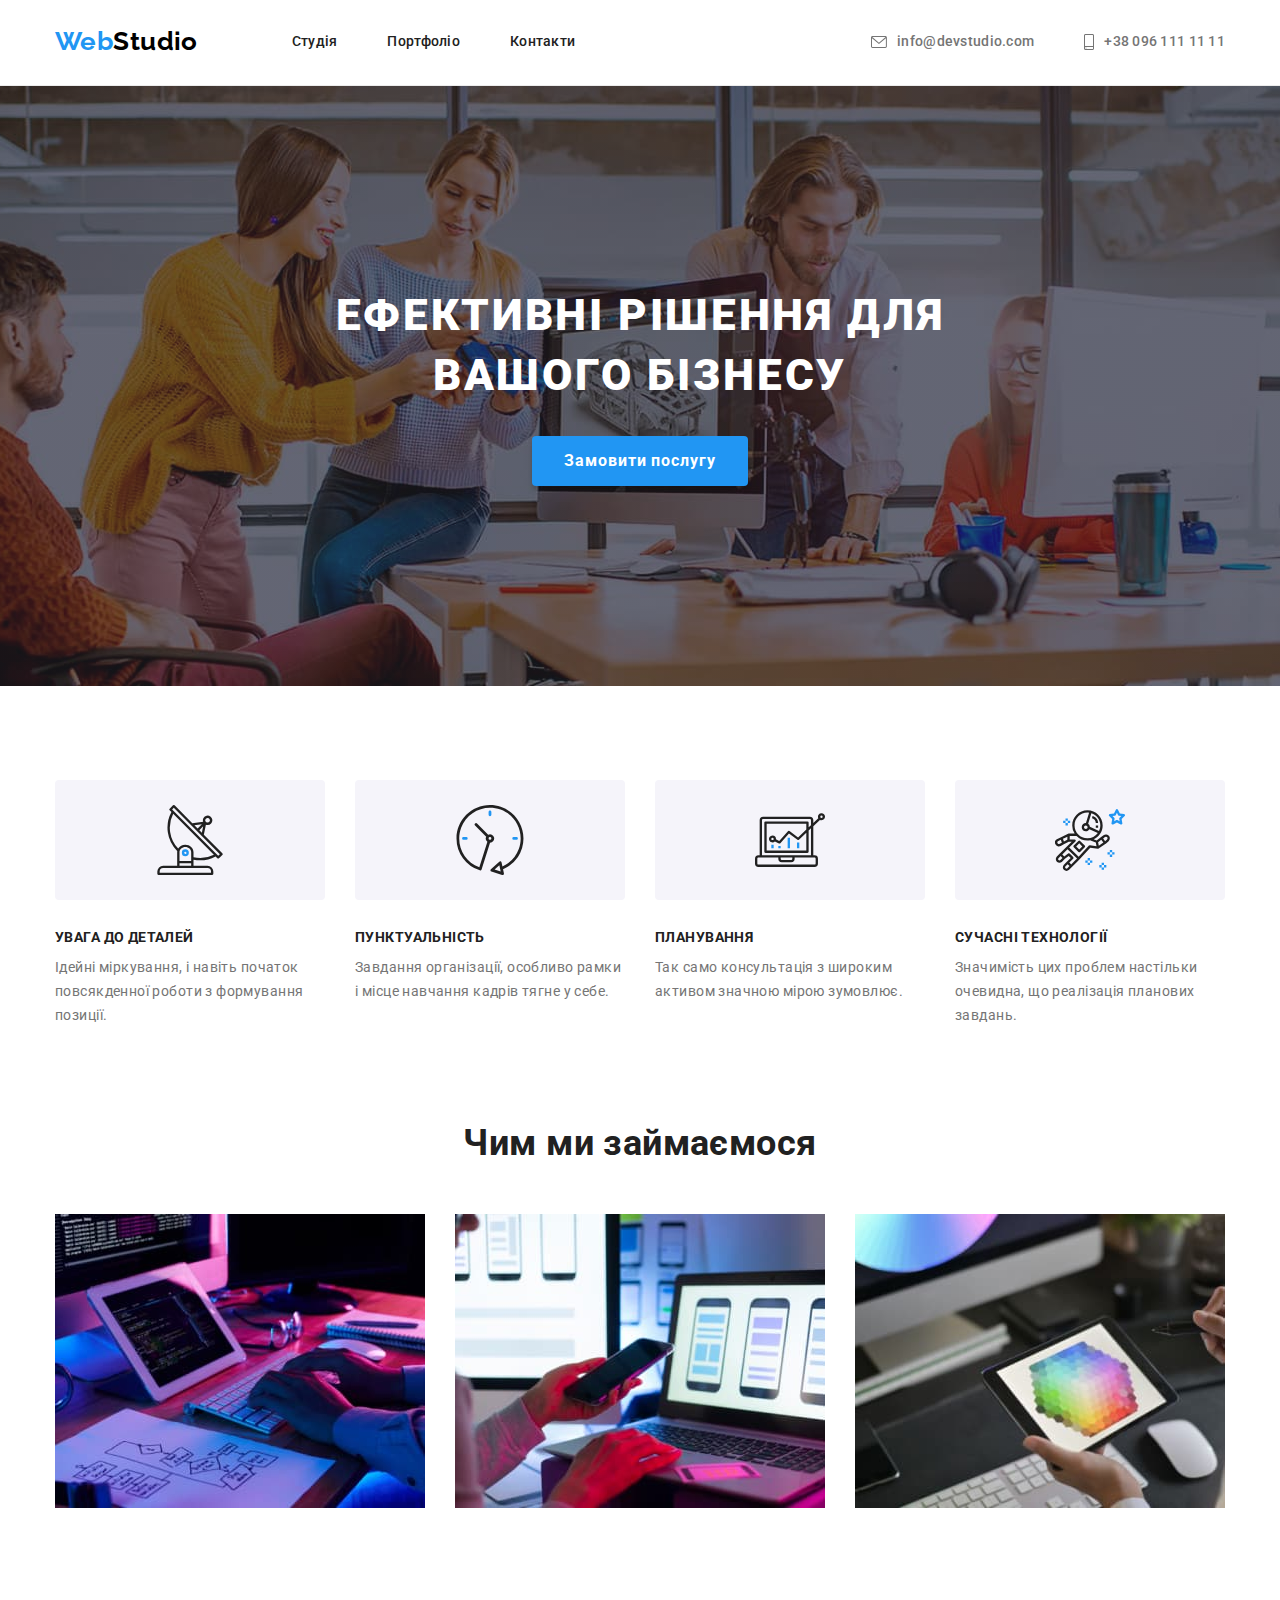
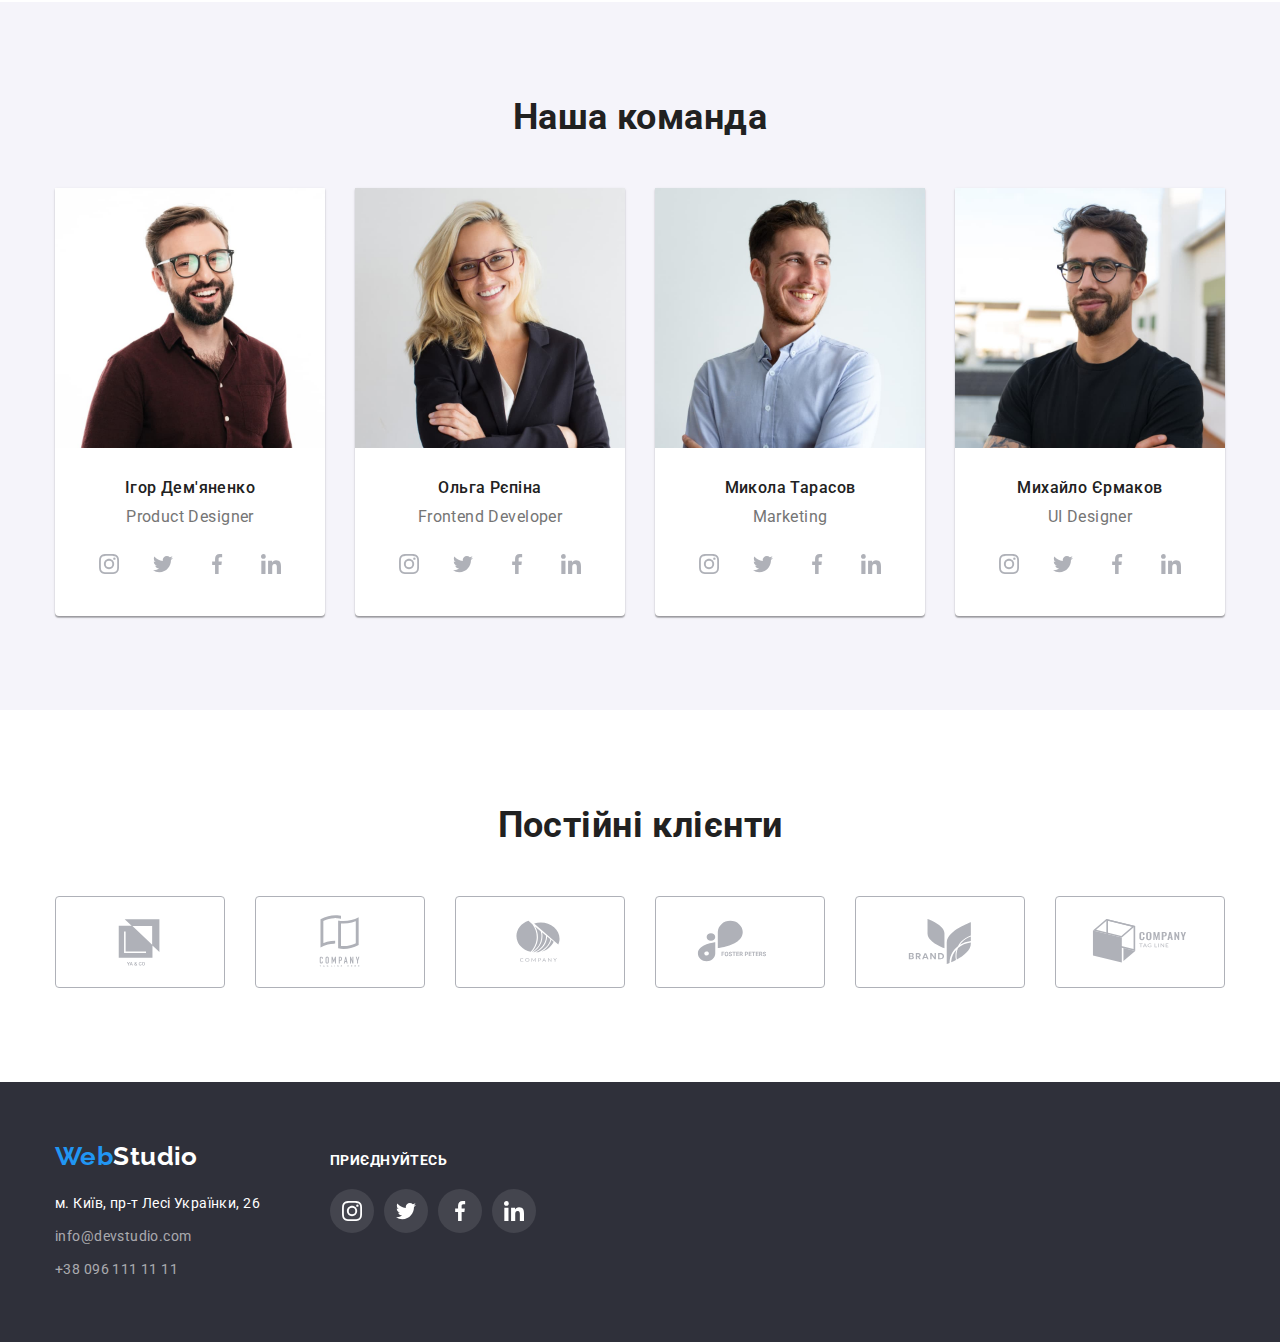
==== index.html @ 7376e41b "copied files from homework4" ====
<!DOCTYPE html>
<html lang="uk">

<head>
	<meta charset="UTF-8" />
	<meta http-equiv="X-UA-Compatible" content="IE=edge" />
	<meta name="viewport" content="width=device-width, initial-scale=1.0" />
	<title>Студія</title>
	<link
		href="https://fonts.googleapis.com/css2?family=Raleway:wght@700&family=Roboto:wght@400;500;700;900&display=swap"
		rel="stylesheet" />
	<link rel="stylesheet"
		href="https://cdnjs.cloudflare.com/ajax/libs/modern-normalize/1.1.0/modern-normalize.min.css" />
	<link rel="stylesheet" href="./css/style.css" />
</head>

<body>
	<header class="header-section">
		<div class="conteiner header-conteiner">
			<nav class="nav-block">
				<a class="logo" href="./index.html"><span class="logo firstchars">Web</span>Studio</a>
				<ul class="site-nav">
					<li class="nav-item"><a class="link" href="./index.html">Студія</a></li>
					<li class="nav-item"><a class="link" href="./portfolio.html">Портфоліо</a></li>
					<li class="nav-item"><a class="link" href="">Контакти</a></li>
				</ul>
			</nav>
			<ul class="site-nav header-contacts">
				<li class="contact-item">
					<a href="mailto:info@devstudio.com" class="contacts link">
						<svg class="contact-icons" width="16" height="12">
							<use href="./images/icons.svg#mail"></use>
						</svg>
						<span>info@devstudio.com</span>
					</a>
				</li>
				<li class="contact-item">
					<a href="tel:+380961111111" class="contacts link">
						<svg class="contact-icons" width="10" height="16">
							<use href="./images/icons.svg#smartphone"></use>
						</svg>
						<span>+38 096 111 11 11</span>
					</a>
				</li>
			</ul>
		</div>
	</header>
	<main>
		<section class="hero-section">
			<div class="overlay">
				<div class="conteiner">
					<h1 class="hero-header">Ефективні рішення для вашого бізнесу</h1>
					<button type="button" class="buttons hero-button">Замовити послугу</button>
				</div>
			</div>
		</section>
		<section class="section">
			<div class="conteiner">
				<h2 class="visually-hidden">Наші переваги</h2>
				<ul class="benefits">
					<li class="benefits-item">
						<div class="benefits-wrap-icon">
							<svg width="70" height="70">
								<use href="./images/icons.svg#antenna"></use>
							</svg>
						</div>
						<h3 class="benefits-headers">УВАГА ДО ДЕТАЛЕЙ</h3>
						<p class="benefits-text">Ідейні міркування, і навіть початок повсякденної роботи з формування
							позиції.</p>
					</li>
					<li class="benefits-item">
						<div class="benefits-wrap-icon">
							<svg width="70" height="70">
								<use href="./images/icons.svg#clock"></use>
							</svg>
						</div>
						<h3 class="benefits-headers">ПУНКТУАЛЬНІСТЬ</h3>
						<p class="benefits-text">Завдання організації, особливо рамки і місце навчання кадрів тягне у
							себе.
						</p>
					</li>
					<li class="benefits-item">
						<div class="benefits-wrap-icon">
							<svg width="70" height="70">
								<use href="./images/icons.svg#diagram"></use>
							</svg>
						</div>
						<h3 class="benefits-headers">ПЛАНУВАННЯ</h3>
						<p class="benefits-text">Так само консультація з широким активом значною мірою зумовлює.</p>
					</li>
					<li class="benefits-item">
						<div class="benefits-wrap-icon">
							<svg width="70" height="70">
								<use href="./images/icons.svg#astronaut"></use>
							</svg>
						</div>
						<h3 class="benefits-headers">СУЧАСНІ ТЕХНОЛОГІЇ</h3>
						<p class="benefits-text">Значимість цих проблем настільки очевидна, що реалізація планових
							завдань.
						</p>
					</li>
				</ul>
			</div>
		</section>
		<section class="section section-work">
			<div class="conteiner">
				<h2 class="block-header">Чим ми займаємося</h2>
				<ul class="work-list">
					<li class="work-item"><img src="./images/img1-small.jpg" alt="Розробка ІТ-рішень" width="370" />
					</li>
					<li class="work-item"><img src="./images/img2-small.jpg" alt="Проектування інтерфейсів для додатків"
							width="370" />
					</li>
					<li class="work-item"><img src="./images/img3-small.jpg" alt="Створення дизайнерських рішень"
							width="370" /></li>
				</ul>
			</div>
		</section>
		<section class="section team-section">
			<div class="conteiner">
				<h2 class="block-header">Наша команда</h2>
				<ul class="team-list">
					<li class="team-items">
						<img class="team-foto" src="./images/team1-sm.jpg" alt="Ігор Дем'яненко" width="270" />
						<h3 class="team-names">Ігор Дем'яненко</h3>
						<p class="team-roles" lang="en">Product Designer</p>
						<ul class="team-social-list">
							<li>
								<a class="team-social-link" href="https://www.instagram.com/" target="_blank"
									rel="noopener noreferrer" aria-label="instagram">
									<svg class="social-icons" width="20" height="20">
										<use href="./images/icons.svg#instagram"></use>
									</svg>
								</a>
							</li>
							<li>
								<a class="team-social-link" href="https://www.twitter.com/" target="_blank"
									rel="noopener noreferrer" aria-label="twitter">
									<svg class="social-icons" width="20" height="20">
										<use href="./images/icons.svg#twitter"></use>
									</svg>
								</a>
							</li>
							<li>
								<a class="team-social-link" href="https://www.facebook.com/" target="_blank"
									rel="noopener noreferrer" aria-label="facebook">
									<svg class="social-icons" width="20" height="20">
										<use href="./images/icons.svg#facebook"></use>
									</svg>
								</a>
							</li>
							<li>
								<a class="team-social-link" href="https://www.linkedin.com/" target="_blank"
									rel="noopener noreferrer" aria-label="linkedin">
									<svg class="social-icons" width="20" height="20">
										<use href="./images/icons.svg#linkedin"></use>
									</svg>
								</a>
							</li>
						</ul>
					</li>
					<li class="team-items">
						<img class="team-foto" src="./images/team2-sm.jpg" alt="Ольга Рєпіна" width="270" />
						<h3 class="team-names">Ольга Рєпіна</h3>
						<p class="team-roles" lang="en">Frontend Developer</p>
						<ul class="team-social-list">
							<li>
								<a class="team-social-link" href="https://www.instagram.com/" target="_blank"
									rel="noopener noreferrer" aria-label="instagram">
									<svg class="social-icons" width="20" height="20">
										<use href="./images/icons.svg#instagram"></use>
									</svg>
								</a>
							</li>
							<li>
								<a class="team-social-link" href="https://www.twitter.com/" target="_blank"
									rel="noopener noreferrer" aria-label="twitter">
									<svg class="social-icons" width="20" height="20">
										<use href="./images/icons.svg#twitter"></use>
									</svg>
								</a>
							</li>
							<li>
								<a class="team-social-link" href="https://www.facebook.com/" target="_blank"
									rel="noopener noreferrer" aria-label="facebook">
									<svg class="social-icons" width="20" height="20">
										<use href="./images/icons.svg#facebook"></use>
									</svg>
								</a>
							</li>
							<li>
								<a class="team-social-link" href="https://www.linkedin.com/" target="_blank"
									rel="noopener noreferrer" aria-label="linkedin">
									<svg class="social-icons" width="20" height="20">
										<use href="./images/icons.svg#linkedin"></use>
									</svg>
								</a>
							</li>
						</ul>
					</li>
					<li class="team-items">
						<img class="team-foto" src="./images/team3-sm.jpg" alt="Микола Тарасов" width="270" />
						<h3 class="team-names">Микола Тарасов</h3>
						<p class="team-roles" lang="en">Marketing</p>
						<ul class="team-social-list">
							<li>
								<a class="team-social-link" href="https://www.instagram.com/" target="_blank"
									rel="noopener noreferrer" aria-label="instagram">
									<svg class="social-icons" width="20" height="20">
										<use href="./images/icons.svg#instagram"></use>
									</svg>
								</a>
							</li>
							<li>
								<a class="team-social-link" href="https://www.twitter.com/" target="_blank"
									rel="noopener noreferrer" aria-label="twitter">
									<svg class="social-icons" width="20" height="20">
										<use href="./images/icons.svg#twitter"></use>
									</svg>
								</a>
							</li>
							<li>
								<a class="team-social-link" href="https://www.facebook.com/" target="_blank"
									rel="noopener noreferrer" aria-label="facebook">
									<svg class="social-icons" width="20" height="20">
										<use href="./images/icons.svg#facebook"></use>
									</svg>
								</a>
							</li>
							<li>
								<a class="team-social-link" href="https://www.linkedin.com/" target="_blank"
									rel="noopener noreferrer" aria-label="linkedin">
									<svg class="social-icons" width="20" height="20">
										<use href="./images/icons.svg#linkedin"></use>
									</svg>
								</a>
							</li>
						</ul>
					</li>
					<li class="team-items">
						<img class="team-foto" src="./images/team4-sm.jpg" alt="Михайло Єрмаков" width="270" />
						<h3 class="team-names">Михайло Єрмаков</h3>
						<p class="team-roles" lang="en">UI Designer</p>
						<ul class="team-social-list">
							<li>
								<a class="team-social-link" href="https://www.instagram.com/" target="_blank"
									rel="noopener noreferrer" aria-label="instagram">
									<svg class="social-icons" width="20" height="20">
										<use href="./images/icons.svg#instagram"></use>
									</svg>
								</a>
							</li>
							<li>
								<a class="team-social-link" href="https://www.twitter.com/" target="_blank"
									rel="noopener noreferrer" aria-label="twitter">
									<svg class="social-icons" width="20" height="20">
										<use href="./images/icons.svg#twitter"></use>
									</svg>
								</a>
							</li>
							<li>
								<a class="team-social-link" href="https://www.facebook.com/" target="_blank"
									rel="noopener noreferrer" aria-label="facebook">
									<svg class="social-icons" width="20" height="20">
										<use href="./images/icons.svg#facebook"></use>
									</svg>
								</a>
							</li>
							<li>
								<a class="team-social-link" href="https://www.linkedin.com/" target="_blank"
									rel="noopener noreferrer" aria-label="linkedin">
									<svg class="social-icons" width="20" height="20">
										<use href="./images/icons.svg#linkedin"></use>
									</svg>
								</a>
							</li>
						</ul>
					</li>
				</ul>
			</div>
		</section>
		<section class="section">
			<div class="conteiner">
				<h2 class="block-header">Постійні клієнти</h2>
				<ul class="clients-list">
					<li class="clients-item">
						<a class="clients-link-icon" href="#" target="_blank" rel="noopener noreferrer"
							aria-label="Company Name1">
							<svg class="clients-icon" width="106" height="60">
								<use href="./images/icons.svg#logo1"></use>
							</svg>
						</a>
					</li>
					<li class="clients-item">
						<a class="clients-link-icon" href="#" target="_blank" rel="noopener noreferrer"
							aria-label="Company Name2">
							<svg class="clients-icon" width="106" height="60">
								<use href="./images/icons.svg#logo2"></use>
							</svg>
						</a>
					</li>
					<li class="clients-item">
						<a class="clients-link-icon" href="#" target="_blank" rel="noopener noreferrer"
							aria-label="Company Name3">
							<svg class="clients-icon" width="106" height="60">
								<use href="./images/icons.svg#logo3"></use>
							</svg>
						</a>
					</li>
					<li class="clients-item">
						<a class="clients-link-icon" href="#" target="_blank" rel="noopener noreferrer"
							aria-label="Company Name4">
							<svg class="clients-icon" width="106" height="60">
								<use href="./images/icons.svg#logo4"></use>
							</svg>
						</a>
					</li>
					<li class="clients-item">
						<a class="clients-link-icon" href="#" target="_blank" rel="noopener noreferrer"
							aria-label="Company Name5">
							<svg class="clients-icon" width="106" height="60">
								<use href="./images/icons.svg#logo5"></use>
							</svg>
						</a>
					</li>
					<li class="clients-item">
						<a class="clients-link-icon" href="#" target="_blank" rel="noopener noreferrer"
							aria-label="Company Name6">
							<svg class="clients-icon" width="106" height="60">
								<use href="./images/icons.svg#logo6"></use>
							</svg>
						</a>
					</li>
				</ul>
			</div>
		</section>
	</main>
	<footer class="footer-section">
		<div class="conteiner">
			<div class="footer-container">
				<div class="footer-address">
					<a href="./index.html" class="logo footer-logo"><span class="logo firstchars">Web</span>Studio</a>
					<address>
						<ul class="footer-nav list">
							<li class="address-item">
								<a href="https://goo.gl/maps/99b2hMeerR9oDbkF6" class="adress link" target="_blank"
									rel="noopener noreferrer">
									м. Київ, пр-т Лесі Українки, 26
								</a>
							</li>
							<li class="address-item"><a href="mailto:info@devstudio.com"
									class="footer-cont link">info@devstudio.com</a></li>
							<li class="address-item"><a href="tel:+380961111111" class="footer-cont link">+38 096 111 11
									11</a>
							</li>
						</ul>
					</address>
				</div>
				<div class="footer-social">
					<p class="footer-social-title">
						Приєднуйтесь
					</p>
					<ul class="team-social-list">
						<li>
							<a class="footer-social-link" href="https://www.instagram.com/" target="_blank"
								rel="noopener noreferrer" aria-label="instagram">
								<svg class="social-icons" width="20" height="20">
									<use href="./images/icons.svg#instagram"></use>
								</svg>
							</a>
						</li>
						<li>
							<a class="footer-social-link" href="https://www.twitter.com/" target="_blank"
								rel="noopener noreferrer" aria-label="twitter">
								<svg class="social-icons" width="20" height="20">
									<use href="./images/icons.svg#twitter"></use>
								</svg>
							</a>
						</li>
						<li>
							<a class="footer-social-link" href="https://www.facebook.com/" target="_blank"
								rel="noopener noreferrer" aria-label="facebook">
								<svg class="social-icons" width="20" height="20">
									<use href="./images/icons.svg#facebook"></use>
								</svg>
							</a>
						</li>
						<li>
							<a class="footer-social-link" href="https://www.linkedin.com/" target="_blank"
								rel="noopener noreferrer" aria-label="linkedin">
								<svg class="social-icons" width="20" height="20">
									<use href="./images/icons.svg#linkedin"></use>
								</svg>
							</a>
						</li>
					</ul>
				</div>
			</div>
		</div>
	</footer>
</body>

</html>
---- css/style.css ----
:root {
	--primary-text-color: #757575;
	--headers-text-color: #212121;
	--accent-color: #2196f3;
	--primary-white-color: #ffffff;
	--back-color: #2f303a;
	--icon-color: #afb1b8;
}

/* Clean styles */

h1,
h2,
h3,
h4,
h5,
h6,
p {
	margin: 0;
}

ul {
	margin: 0;
	padding: 0;
	list-style: none;
}

img {
	display: block;
	max-width: 100;
	height: auto;
}

.visually-hidden {
	position: absolute;
	white-space: nowrap;
	width: 1px;
	height: 1px;
	overflow: hidden;
	border: 0;
	padding: 0;
	clip: rect(0 0 0 0);
	clip-path: inset(50%);
	margin: -1px;
}

/* Index.html */

body {
	background-color: var(--primary-white-color);
	color: var(--headers-text-color);

	font-family: Roboto, sans-serif;
	font-weight: 400;
	font-size: 14px;
	line-height: 1.14;
	letter-spacing: 0.03em;
}

/* index.html style settings */

/* Header */

/* між лішками в хедері по 50пкс */

.conteiner {
	max-width: 1200px;
	padding-left: 15px;
	padding-right: 15px;
	margin-left: auto;
	margin-right: auto;
}

.header-section {
	padding-top: 24px;
	padding-bottom: 25px;
	margin-bottom: 0;
	border-bottom: 1px solid #ececec;
}

.header-conteiner {
	display: flex;
	align-items: center;
}

.nav-block {
	display: flex;
}

.logo {
	color: #000000;
	font-family: Raleway, sans-serif;
	font-size: 26px;
	font-weight: 700;
	text-decoration: none;
}

.logo.firstchars {
	color: #2196f3;
}

.site-nav .link {
	color: var(--headers-text-color);
	font-weight: 500;
	letter-spacing: 0.02em;
	padding-top: 10px;
	padding-bottom: 10px;
}

.site-nav {
	display: flex;
	align-items: center;
	margin-left: 94px;
}

.nav-item {
	display: block;
}

.nav-item:not(:last-child) {
	margin-right: 50px;
}

.header-contacts {
	margin-left: auto;
}

.contacts.link {
	color: var(--primary-text-color);
	display: flex;
	align-items: center;
}

.contact-icons {
	display: block;
	fill: currentColor;
	margin-right: 10px;
}

.contact-item:not(:last-child) {
	margin-right: 50px;
}

/* Hero */

.overlay {
	max-width: 1600px;
	height: 600px;
	background-image: linear-gradient(to right, rgba(47, 48, 58, 0.4), rgba(47, 48, 58, 0.4)), url(../images/Overlay.jpg);
	background-position: center;
	background-repeat: no-repeat;
	background-color: var(--back-color);
	padding-top: 200px;
	padding-bottom: 200px;
	margin-right: auto;
	margin-left: auto;
}

.hero-header {
	max-width: 696px;
	color: var(--primary-white-color);
	font-size: 44px;
	font-weight: 900;
	line-height: 1.36;
	letter-spacing: 0.06em;
	text-transform: uppercase;
	text-align: center;
	margin-right: auto;
	margin-left: auto;
}

.hero-button {
	display: block;
	background-color: var(--accent-color);
	color: var(--primary-white-color);
	box-shadow: 0px 4px 4px rgba(0, 0, 0, 0.15);
	border-radius: 4px;
	border: 0px;

	text-align: center;
	font-size: 16px;
	font-weight: 700;
	letter-spacing: 0.06em;
	line-height: 1.88;

	margin-right: auto;
	margin-left: auto;
	margin-top: 30px;
	padding-top: 10px;
	padding-bottom: 10px;
	padding-right: 32px;
	padding-left: 32px;
}

/* Section */

.section {
	padding-top: 94px;
	padding-bottom: 94px;
}

.benefits {
	display: flex;
}

.benefits-item {
	max-width: 270px;
}

.benefits-item:not(:last-child) {
	margin-right: 30px;
}

.benefits-wrap-icon {
	display: flex;
	width: 270px;
	height: 120px;
	background-color: #f5f4fa;
	justify-content: center;
	align-items: center;
	margin-bottom: 30px;
	border-radius: 4px;
}

.benefits .benefits-headers {
	font-size: 14px;
	font-weight: 700;
}

.benefits .benefits-text {
	display: block;
	margin-top: 10px;
	color: var(--primary-text-color);
	font-weight: 400;
	line-height: 1.71;
}

/* Our work */
.section-work {
	padding-top: 0;
}

.work-list {
	display: flex;
}

.work-item:not(:last-child) {
	margin-right: 30px;
}

.block-header {
	text-align: center;
	font-size: 36px;
	font-weight: 700;
	line-height: 1.17;
	margin-bottom: 50px;
}

/* Team */

.team-section {
	background-color: #f5f4fa;
}

.team-list {
	display: flex;
}

.team-items {
	padding-bottom: 30px;
	background-color: var(--primary-white-color);
	box-shadow: 0px 1px 3px rgba(0, 0, 0, 0.12), 0px 1px 1px rgba(0, 0, 0, 0.14), 0px 2px 1px rgba(0, 0, 0, 0.2);
	border-radius: 0px 0px 4px 4px;
}

.team-items:not(:last-child) {
	margin-right: 30px;
}

.team-foto {
	margin-bottom: 30px;
}

.team-names {
	display: block;
	margin-bottom: 10px;
	text-align: center;
	font-size: 16px;
	font-weight: 500;
	line-height: 1.19;
}

.team-roles {
	display: block;
	color: var(--primary-text-color);
	text-align: center;
	font-size: 16px;
	line-height: 1.19;
	margin-bottom: 16px;
}

.team-social-list {
	display: flex;
	justify-content: center;
	gap: 10px;
}

.team-social-link {
	display: inline-flex;
	align-items: center;
	justify-content: center;
	width: 44px;
	height: 44px;
	border-radius: 50%;
	color: var(--icon-color);
}

.social-icons {
	fill: currentColor;
}

.team-social-link:hover,
.team-social-link:focus {
	color: var(--primary-white-color);
	background-color: var(--accent-color);
}

/* Clients */
.clients-list {
	display: flex;
	gap: 30px;
	justify-content: center;
}

.clients-link-icon {
	display: flex;
	align-items: center;
	justify-content: center;
	width: 170px;
	height: 92px;
	color: var(--icon-color);
	border: 1px solid var(--icon-color);
	border-radius: 4px;
}

.clients-icon {
	fill: currentColor;
}

.clients-link-icon:hover,
.clients-link-icon:focus {
	color: var(--accent-color);
	border-color: var(--accent-color);
}

/* Footer */

.footer-section {
	background-color: var(--back-color);
	padding-top: 60px;
	padding-bottom: 60px;
	margin-bottom: 0;
}

.footer-container {
	display: flex;
	align-items: baseline;
}

.footer-address {
	margin-right: 70px;
}

.footer-nav {
	font-style: normal;
	line-height: 1.71;
}

.adress.link {
	color: var(--primary-white-color);
}

.footer-logo {
	display: block;
	color: var(--primary-white-color);
	margin-bottom: 20px;
}

.address-item:not(:last-child) {
	margin-bottom: 9px;
}

.footer-cont.link {
	color: rgba(255, 255, 255, 0.6);
}

.footer-social-title {
	color: var(--primary-white-color);
	font-weight: 700;
	text-transform: uppercase;
	margin-bottom: 20px;
}

.footer-social-link {
	display: inline-flex;
	align-items: center;
	justify-content: center;
	width: 44px;
	height: 44px;
	border-radius: 50%;
	background-color: rgba(255, 255, 255, 0.1);
	color: var(--primary-white-color);
}

.footer-social-link:hover,
.footer-social-link:focus {
	color: var(--primary-white-color);
	background-color: var(--accent-color);
}

/*  */

/* Portfolio.html */

.project-desc {
	color: var(--primary-text-color);
	font-size: 16px;
	line-height: 1.88;
}

.projects-filter {
	display: flex;
	gap: 8px;
	justify-content: center;
	margin-bottom: 50px;
}

.filter-button {
	background-color: #f5f4fa;
	border: 0;
	border-radius: 4px;
	color: var(--headers-text-color);
	text-align: center;
	font-size: 16px;
	font-weight: 500;
	letter-spacing: 0.03em;
	line-height: 1.6;
	text-align: center;
	padding: 6px 22px;
}

.filter-button:hover,
.filter-button:focus {
	background-color: var(--accent-color);
	color: var(--primary-white-color);
	box-shadow: 0px 3px 1px rgba(0, 0, 0, 0.1), 0px 1px 2px rgba(0, 0, 0, 0.08), 0px 2px 2px rgba(0, 0, 0, 0.12);
}

.projects-list {
	display: flex;
	flex-wrap: wrap;
	gap: 30px;
}

.projects-name {
	border-bottom: 1px solid #eee;
	border-left: 1px solid #eee;
	border-right: 1px solid #eee;
	padding: 20px 24px;
}

.project-header {
	color: var(--headers-text-color);
	font-size: 18px;
	font-weight: 700;
	line-height: 2;
	letter-spacing: 0.06em;
	margin-bottom: 4px;
}

.projects-item:hover {
	box-shadow: 0px 1px 1px rgba(0, 0, 0, 0.12), 0px 4px 4px rgba(0, 0, 0, 0.06), 1px 4px 6px rgba(0, 0, 0, 0.16);
}

/* Global site styles */

.link {
	text-decoration: none;
}

.buttons {
	font-family: inherit;
	cursor: pointer;
}

.link:hover,
.link:focus {
	color: var(--accent-color);
}
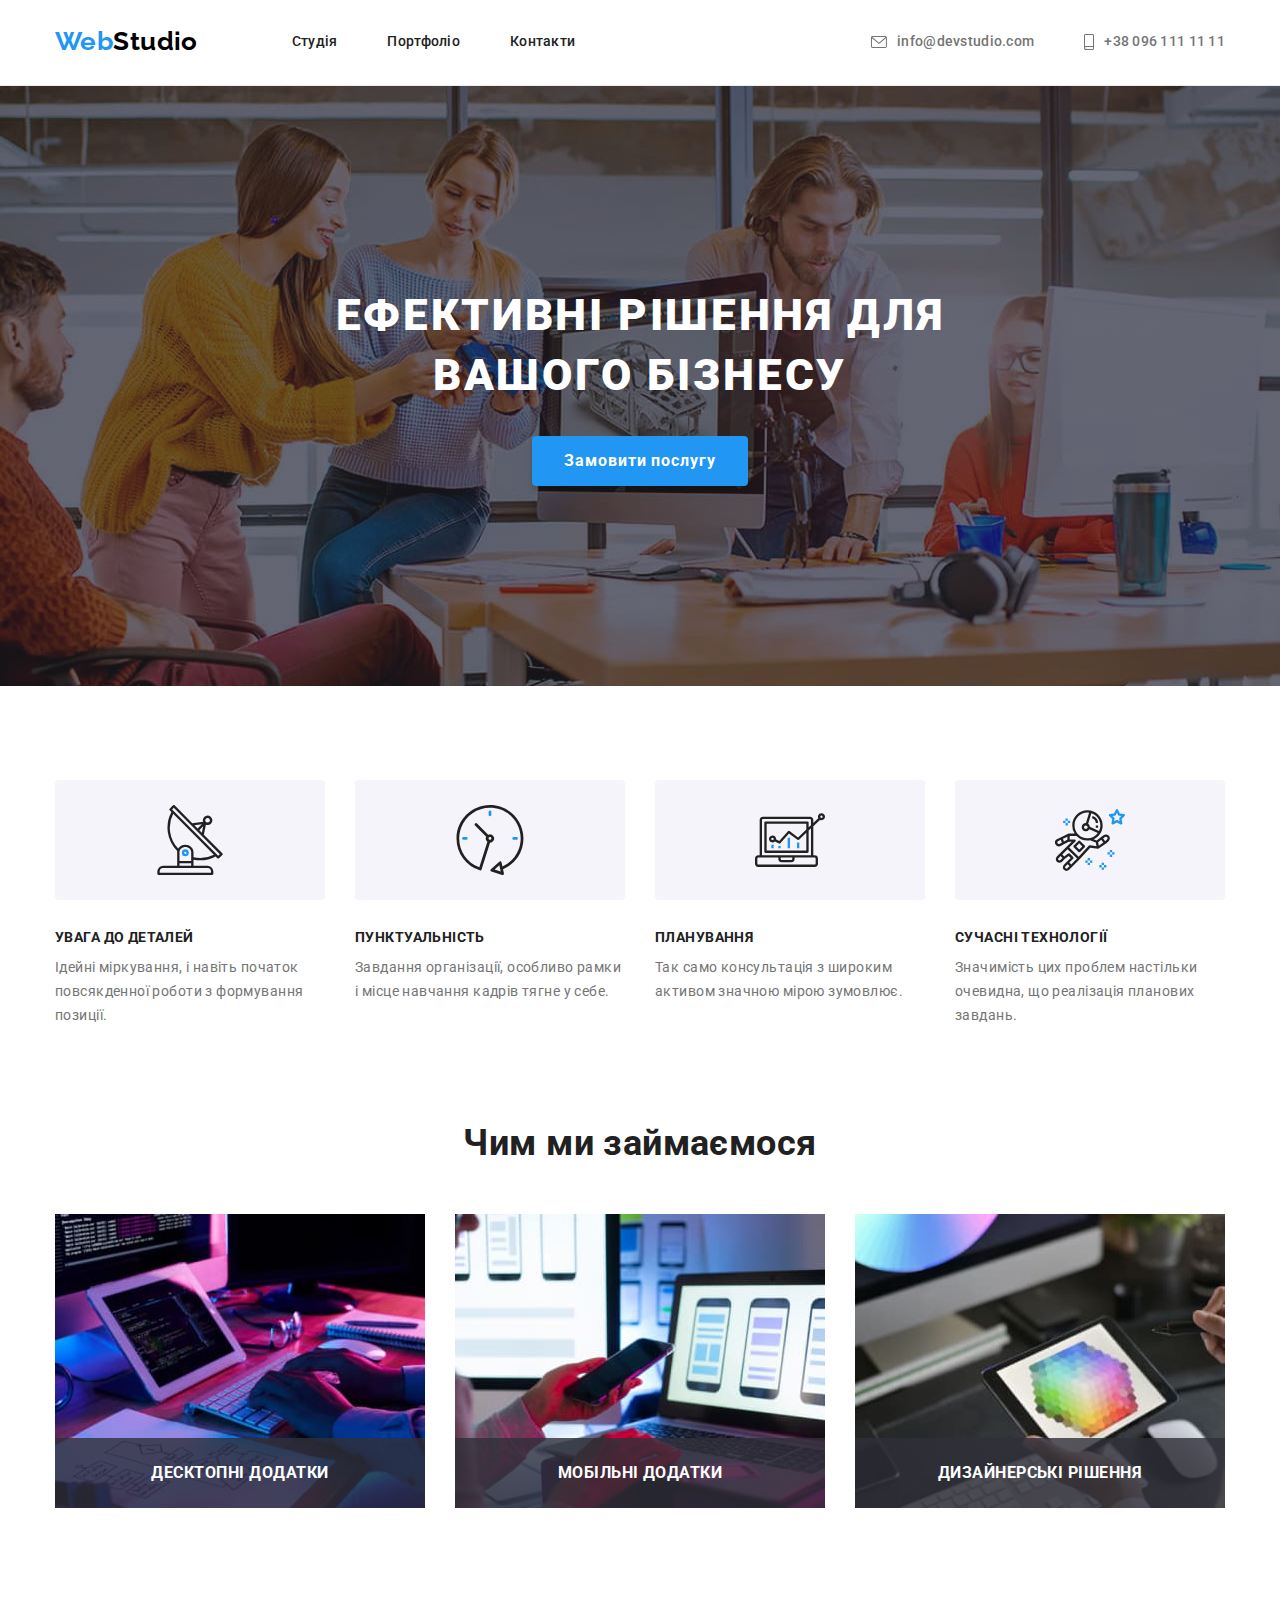
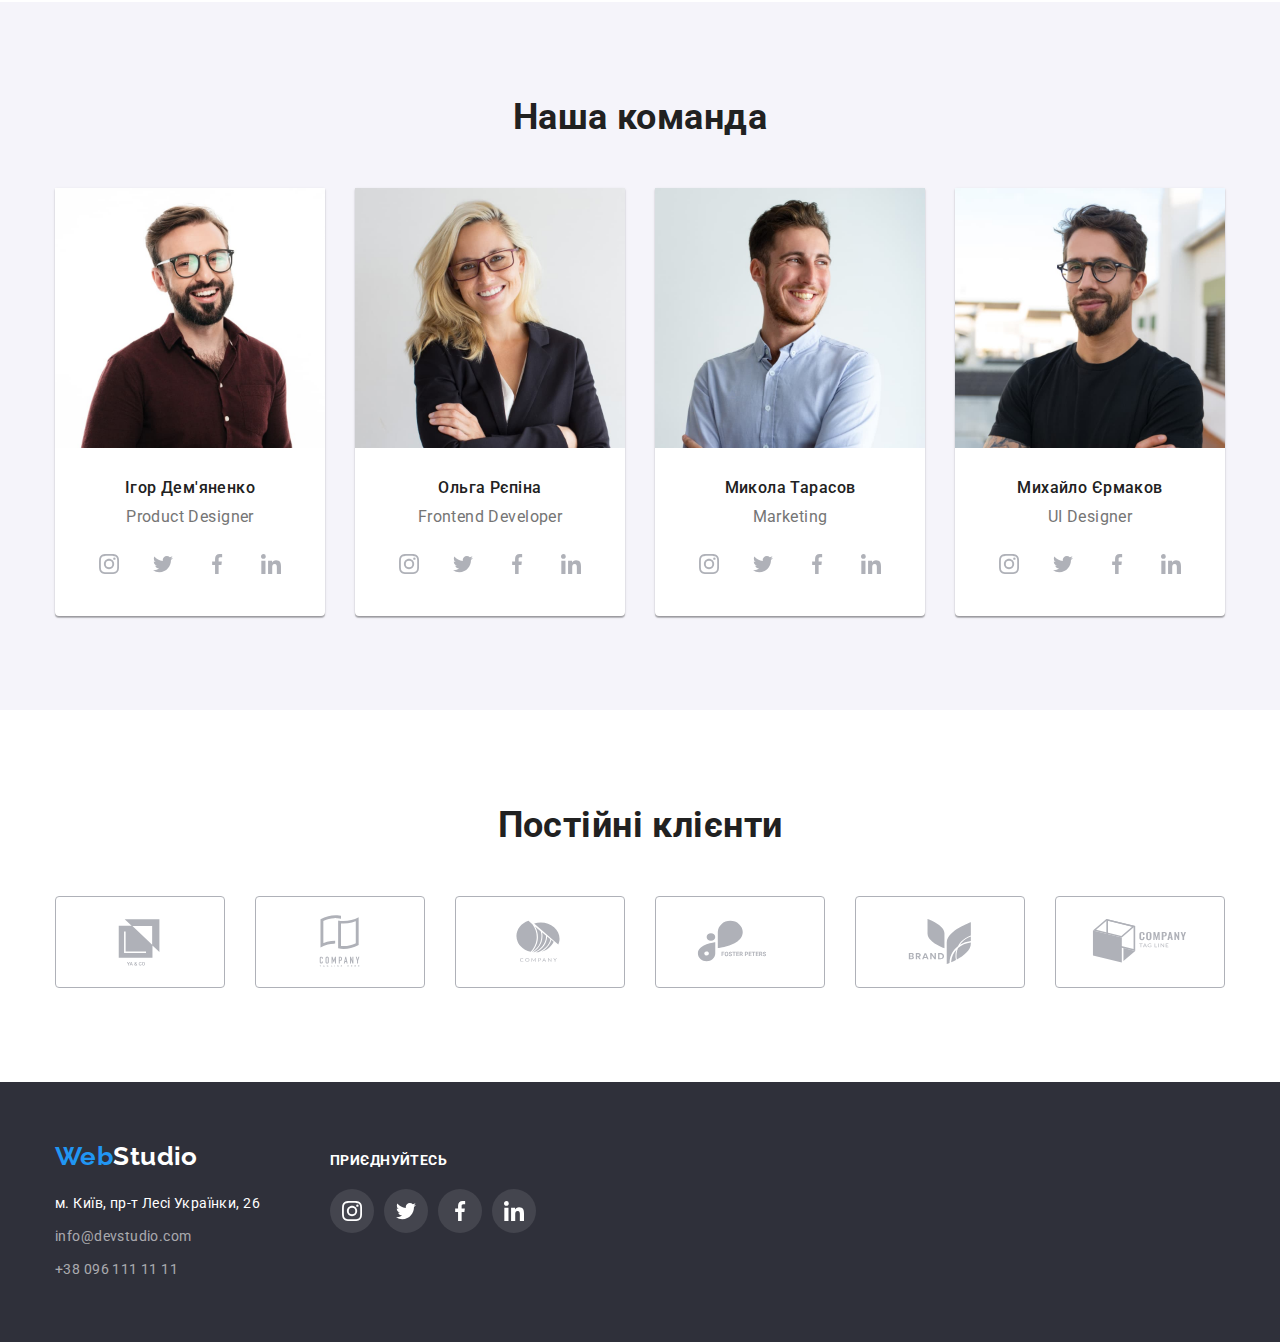
==== commit c4e00e19: "finished section our work with text on the image" ====
--- a/index.html
+++ b/index.html
@@ -106,13 +106,32 @@
 			<div class="conteiner">
 				<h2 class="block-header">Чим ми займаємося</h2>
 				<ul class="work-list">
-					<li class="work-item"><img src="./images/img1-small.jpg" alt="Розробка ІТ-рішень" width="370" />
-					</li>
-					<li class="work-item"><img src="./images/img2-small.jpg" alt="Проектування інтерфейсів для додатків"
-							width="370" />
-					</li>
-					<li class="work-item"><img src="./images/img3-small.jpg" alt="Створення дизайнерських рішень"
-							width="370" /></li>
+					<li class="work-item">
+						<div class="work-wrapper">
+							<img src="./images/img1-small.jpg" alt="Розробка ІТ-рішень" width="370" />
+							<p class="work-description">
+								десктопні додатки
+							</p>
+						</div>
+					</li>
+
+					<li class="work-item">
+						<div class="work-wrapper">
+							<img src="./images/img2-small.jpg" alt="Проектування інтерфейсів для додатків"
+								width="370" />
+							<p class="work-description">
+								мобільні додатки
+							</p>
+						</div>
+					</li>
+					<li class="work-item">
+						<div class="work-wrapper">
+							<img src="./images/img3-small.jpg" alt="Створення дизайнерських рішень" width="370" />
+							<p class="work-description">
+								дизайнерські рішення
+							</p>
+						</div>
+					</li>
 				</ul>
 			</div>
 		</section>
--- a/css/style.css
+++ b/css/style.css
@@ -248,6 +248,28 @@
 	margin-right: 30px;
 }
 
+.work-wrapper {
+	position: relative;
+}
+
+.work-description {
+	display: flex;
+	align-items: center;
+	justify-content: center;
+	position: absolute;
+	right: 0;
+	bottom: 0;
+	width: 370px;
+	height: 70px;
+	background-color: rgba(47, 48, 58, 0.8);
+	color: var(--primary-white-color);
+
+	font-size: 16px;
+	font-weight: 700;
+	letter-spacing: 0.03em;
+	text-transform: uppercase;
+}
+
 .block-header {
 	text-align: center;
 	font-size: 36px;
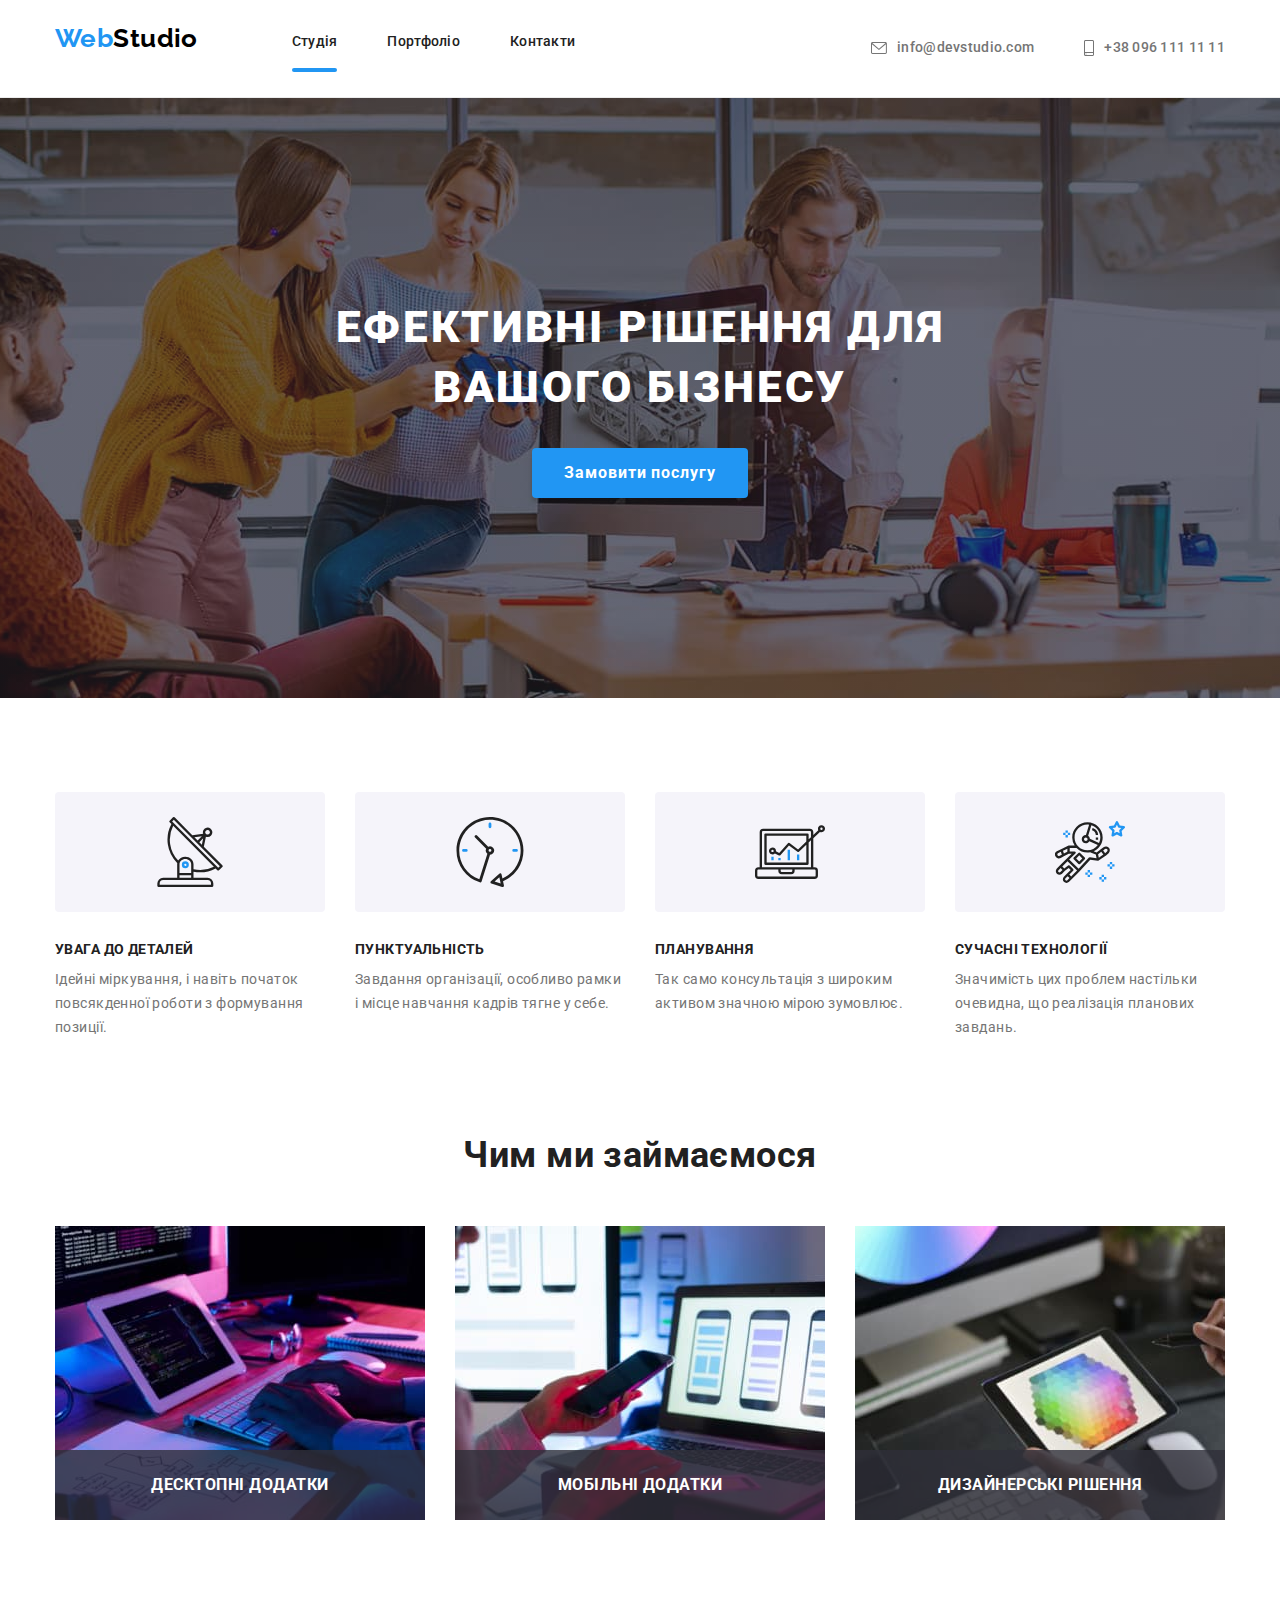
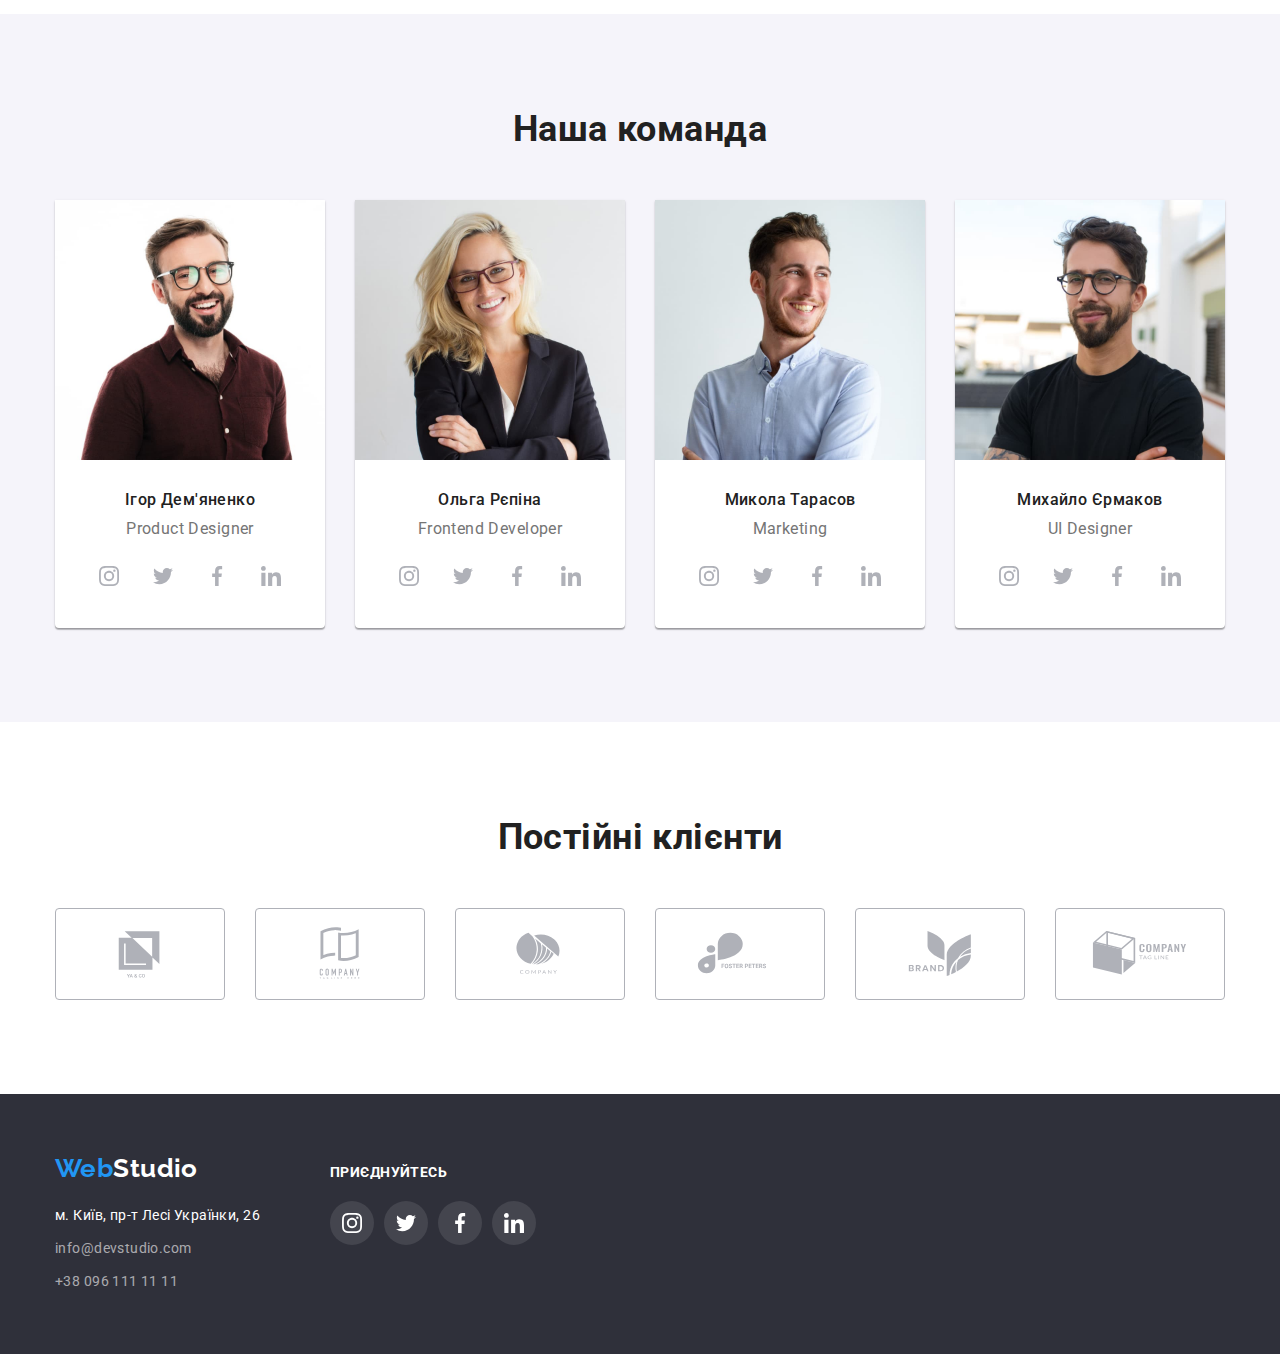
==== commit 30133dc1: "added all animation to hover, current pages indicator, changed block benefits" ====
--- a/index.html
+++ b/index.html
@@ -20,9 +20,9 @@
 			<nav class="nav-block">
 				<a class="logo" href="./index.html"><span class="logo firstchars">Web</span>Studio</a>
 				<ul class="site-nav">
-					<li class="nav-item"><a class="link" href="./index.html">Студія</a></li>
-					<li class="nav-item"><a class="link" href="./portfolio.html">Портфоліо</a></li>
-					<li class="nav-item"><a class="link" href="">Контакти</a></li>
+					<li class="nav-item"><a class="link current site-link" href="./index.html">Студія</a></li>
+					<li class="nav-item"><a class="link site-link" href="./portfolio.html">Портфоліо</a></li>
+					<li class="nav-item"><a class="link site-link" href="">Контакти</a></li>
 				</ul>
 			</nav>
 			<ul class="site-nav header-contacts">
--- a/css/style.css
+++ b/css/style.css
@@ -61,8 +61,6 @@
 
 /* Header */
 
-/* між лішками в хедері по 50пкс */
-
 .conteiner {
 	max-width: 1200px;
 	padding-left: 15px;
@@ -119,6 +117,23 @@
 
 .nav-item:not(:last-child) {
 	margin-right: 50px;
+}
+
+.site-link {
+	display: block;
+	position: relative;
+	height: 48px;
+}
+
+.current::after {
+	content: "";
+	display: block;
+	position: absolute;
+	bottom: 0;
+	width: 100%;
+	height: 4px;
+	border-radius: 2px;
+	background-color: var(--accent-color);
 }
 
 .header-contacts {
@@ -335,10 +350,12 @@
 	height: 44px;
 	border-radius: 50%;
 	color: var(--icon-color);
+	transition: color 250ms cubic-bezier(0.4, 0, 0.2, 1), background-color 250ms cubic-bezier(0.4, 0, 0.2, 1);
 }
 
 .social-icons {
 	fill: currentColor;
+	transition: fill 250ms cubic-bezier(0.4, 0, 0.2, 1);
 }
 
 .team-social-link:hover,
@@ -363,10 +380,12 @@
 	color: var(--icon-color);
 	border: 1px solid var(--icon-color);
 	border-radius: 4px;
+	transition: color 250ms cubic-bezier(0.4, 0, 0.2, 1), border-color 250ms cubic-bezier(0.4, 0, 0.2, 1);
 }
 
 .clients-icon {
 	fill: currentColor;
+	transition: fill 250ms cubic-bezier(0.4, 0, 0.2, 1);
 }
 
 .clients-link-icon:hover,
@@ -432,6 +451,7 @@
 	border-radius: 50%;
 	background-color: rgba(255, 255, 255, 0.1);
 	color: var(--primary-white-color);
+	transition: color 250ms cubic-bezier(0.4, 0, 0.2, 1), background-color 250ms cubic-bezier(0.4, 0, 0.2, 1);
 }
 
 .footer-social-link:hover,
@@ -469,6 +489,8 @@
 	line-height: 1.6;
 	text-align: center;
 	padding: 6px 22px;
+	transition: color 250ms cubic-bezier(0.4, 0, 0.2, 1), background-color 250ms cubic-bezier(0.4, 0, 0.2, 1),
+		box-shadow 250ms cubic-bezier(0.4, 0, 0.2, 1);
 }
 
 .filter-button:hover,
@@ -500,14 +522,33 @@
 	margin-bottom: 4px;
 }
 
+.projects-item {
+	transition: box-shadow 250ms cubic-bezier(0.4, 0, 0.2, 1);
+}
+
 .projects-item:hover {
 	box-shadow: 0px 1px 1px rgba(0, 0, 0, 0.12), 0px 4px 4px rgba(0, 0, 0, 0.06), 1px 4px 6px rgba(0, 0, 0, 0.16);
 }
 
+.project-wrapper {
+	position: relative;
+}
+
+.project-description {
+	position: absolute;
+	top: 0;
+	left: 0;
+	width: 100%;
+	height: 100%;
+}
+
 /* Global site styles */
 
 .link {
 	text-decoration: none;
+	transition-property: color;
+	transition-duration: 250ms;
+	transition-timing-function: cubic-bezier(0.4, 0, 0.2, 1);
 }
 
 .buttons {
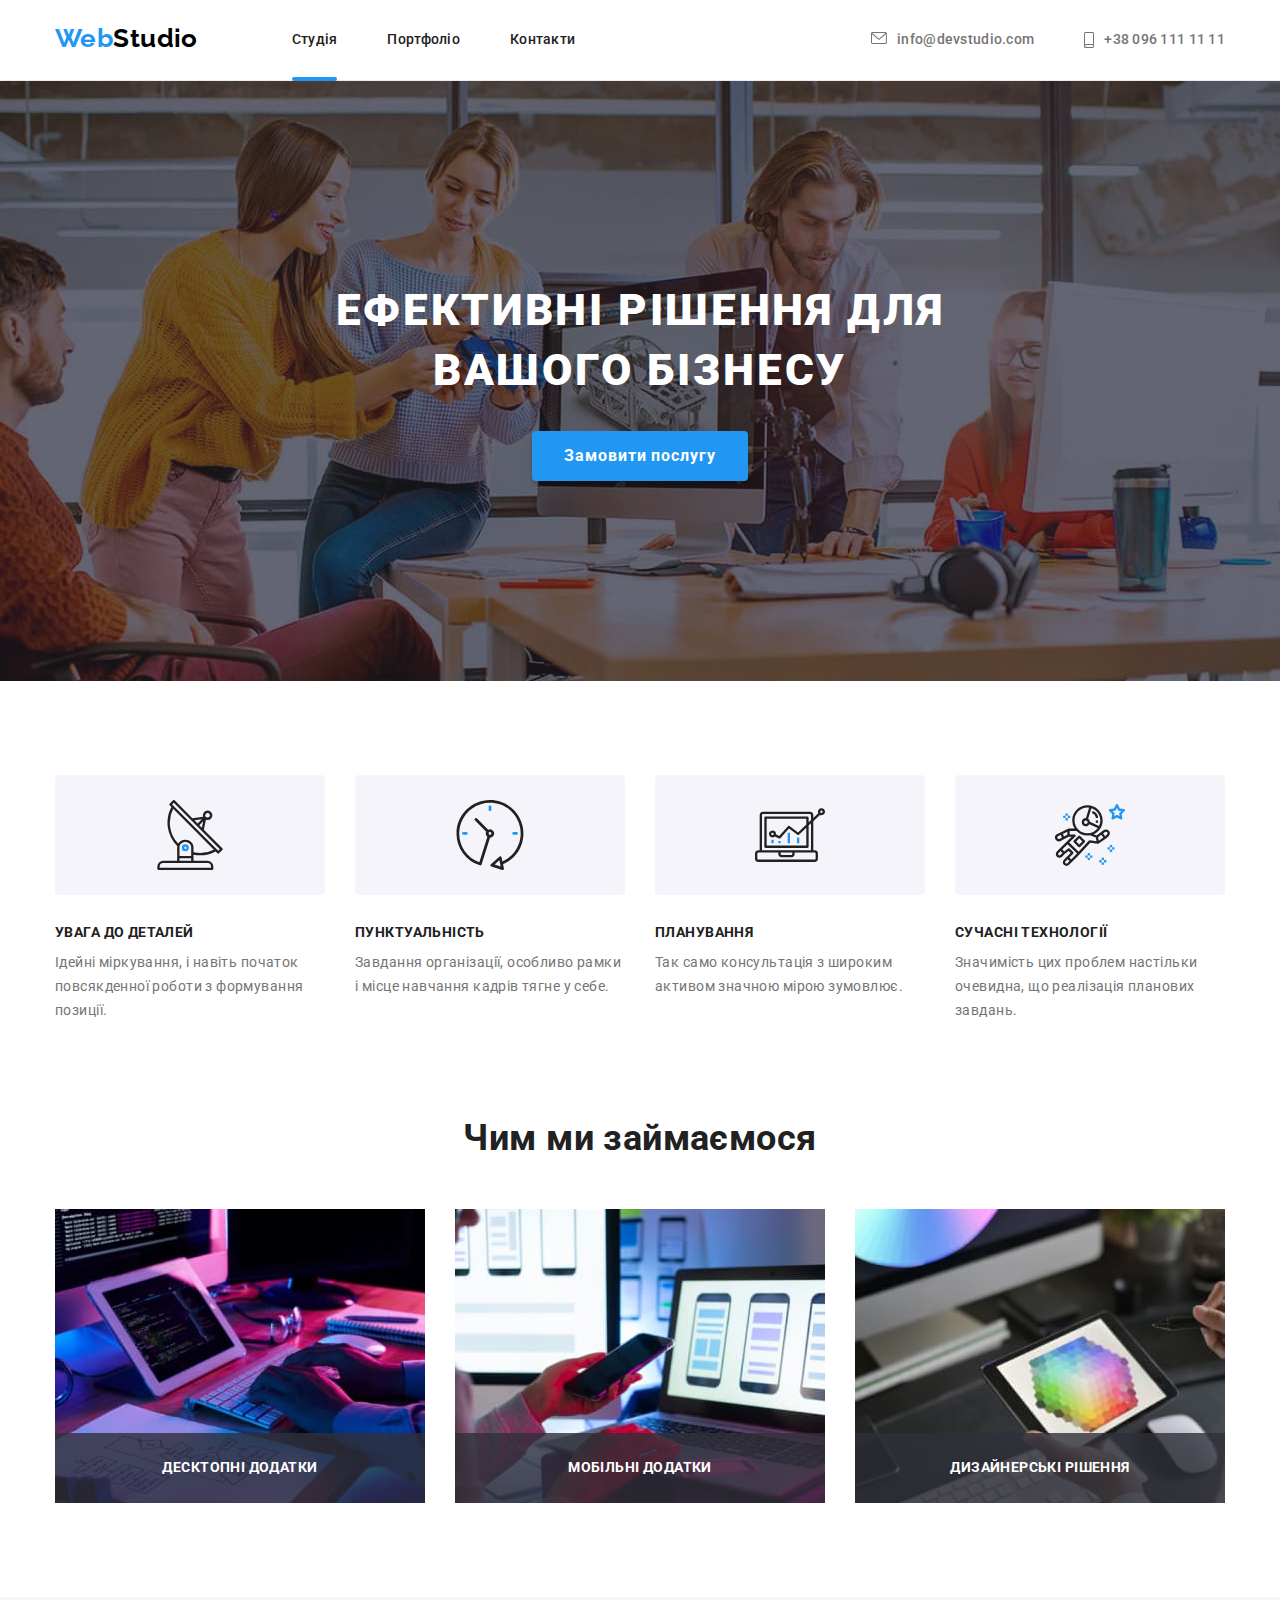
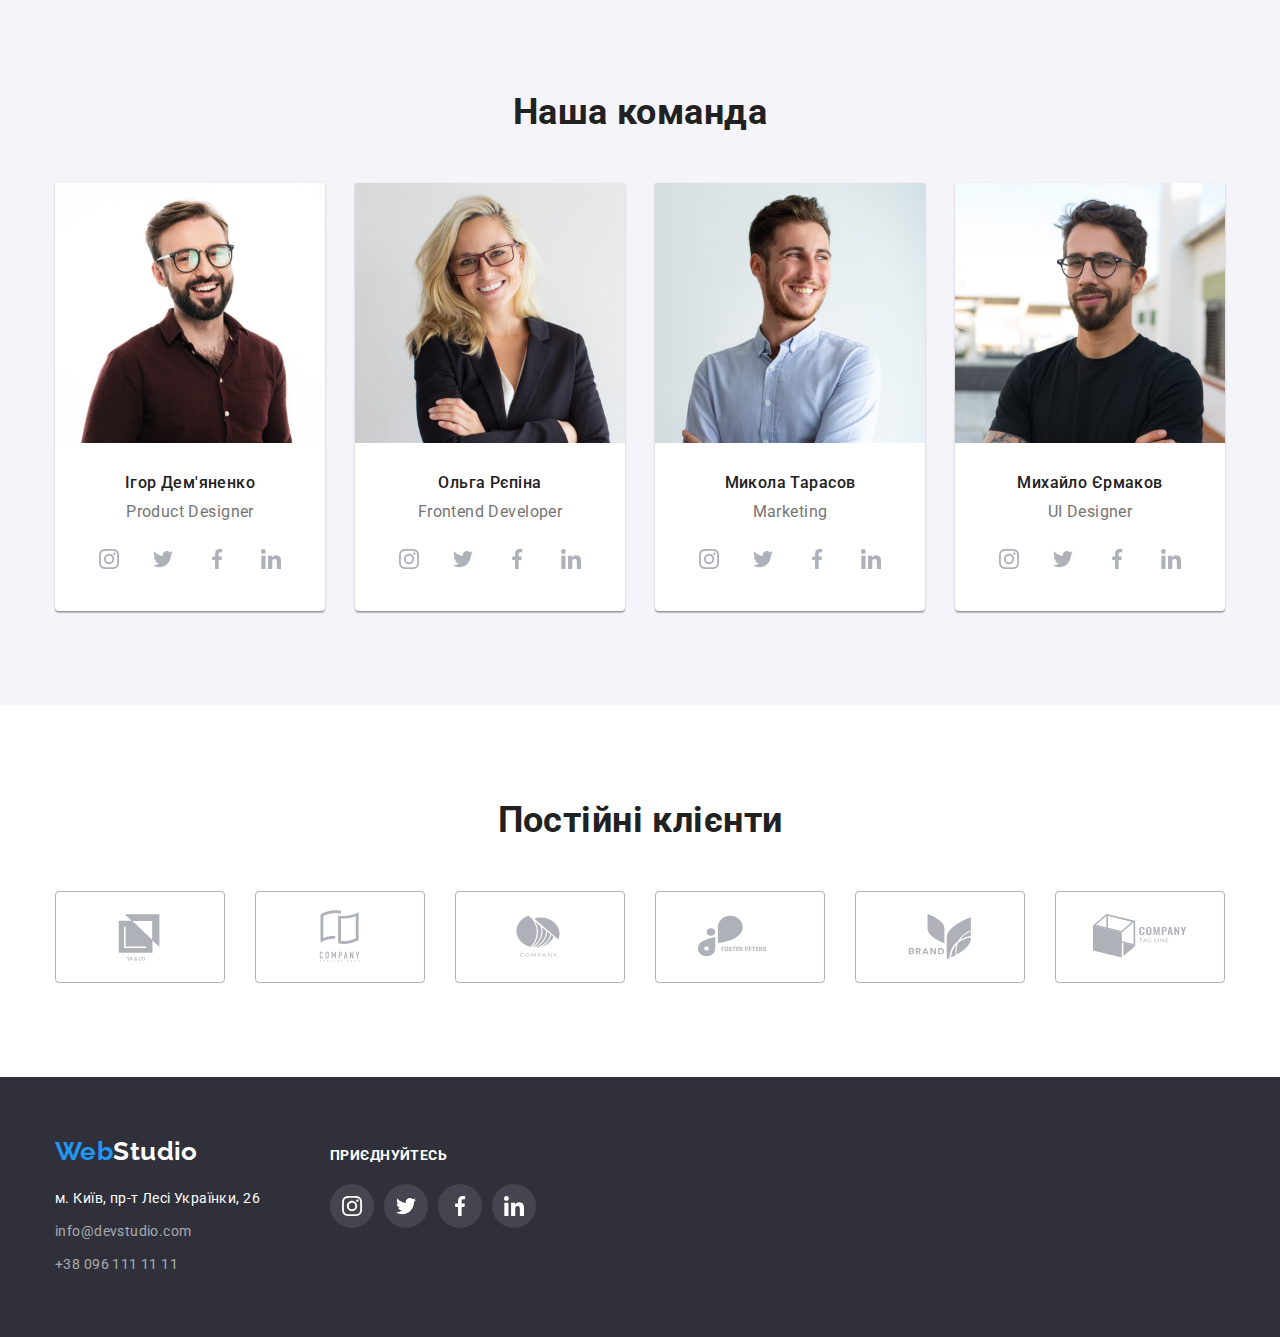
==== commit b6aeae56: "fixed mistakes from mentor" ====
--- a/index.html
+++ b/index.html
@@ -25,7 +25,7 @@
 					<li class="nav-item"><a class="link site-link" href="">Контакти</a></li>
 				</ul>
 			</nav>
-			<ul class="site-nav header-contacts">
+			<ul class="header-contacts">
 				<li class="contact-item">
 					<a href="mailto:info@devstudio.com" class="contacts link">
 						<svg class="contact-icons" width="16" height="12">
@@ -50,7 +50,7 @@
 			<div class="overlay">
 				<div class="conteiner">
 					<h1 class="hero-header">Ефективні рішення для вашого бізнесу</h1>
-					<button type="button" class="buttons hero-button">Замовити послугу</button>
+					<button data-modal-open type="button" class="buttons hero-button">Замовити послугу</button>
 				</div>
 			</div>
 		</section>
@@ -417,6 +417,19 @@
 			</div>
 		</div>
 	</footer>
+	<div class="backdrop is-hidden" data-modal>
+		<div class="modal">
+
+			<a href="" class="close-button" aria-label="Кнопка Закрити" data-modal-close>
+				<svg class="close-icon" width="11px" height="11px">
+					<use href="./images/icons.svg#close"></use>
+				</svg>
+			</a>
+		</div>
+
+
+	</div>
+	<script src="./js/modal.js"></script>
 </body>
 
 </html>--- a/css/style.css
+++ b/css/style.css
@@ -5,6 +5,7 @@
 	--primary-white-color: #ffffff;
 	--back-color: #2f303a;
 	--icon-color: #afb1b8;
+	--animation: cubic-bezier(0.4, 0, 0.2, 1);
 }
 
 /* Clean styles */
@@ -71,7 +72,7 @@
 
 .header-section {
 	padding-top: 24px;
-	padding-bottom: 25px;
+	/* padding-bottom: 25px; */
 	margin-bottom: 0;
 	border-bottom: 1px solid #ececec;
 }
@@ -101,13 +102,13 @@
 	color: var(--headers-text-color);
 	font-weight: 500;
 	letter-spacing: 0.02em;
-	padding-top: 10px;
-	padding-bottom: 10px;
+	padding-top: 8px;
+	padding-bottom: 32px;
 }
 
 .site-nav {
 	display: flex;
-	align-items: center;
+	/* align-items: center; */
 	margin-left: 94px;
 }
 
@@ -122,28 +123,38 @@
 .site-link {
 	display: block;
 	position: relative;
-	height: 48px;
+	padding-bottom: 28px;
 }
 
 .current::after {
 	content: "";
 	display: block;
 	position: absolute;
-	bottom: 0;
+	bottom: -1px;
 	width: 100%;
 	height: 4px;
 	border-radius: 2px;
 	background-color: var(--accent-color);
 }
 
+.header-contacts .link {
+	color: var(--headers-text-color);
+	font-weight: 500;
+	letter-spacing: 0.02em;
+	padding-top: 8px;
+	padding-bottom: 32px;
+}
+
 .header-contacts {
+	display: flex;
+	/* align-items: center; */
 	margin-left: auto;
 }
 
 .contacts.link {
 	color: var(--primary-text-color);
 	display: flex;
-	align-items: center;
+	/* align-items: center; */
 }
 
 .contact-icons {
@@ -278,8 +289,6 @@
 	height: 70px;
 	background-color: rgba(47, 48, 58, 0.8);
 	color: var(--primary-white-color);
-
-	font-size: 16px;
 	font-weight: 700;
 	letter-spacing: 0.03em;
 	text-transform: uppercase;
@@ -350,12 +359,12 @@
 	height: 44px;
 	border-radius: 50%;
 	color: var(--icon-color);
-	transition: color 250ms cubic-bezier(0.4, 0, 0.2, 1), background-color 250ms cubic-bezier(0.4, 0, 0.2, 1);
+	transition: color 250ms var(--animation), background-color 250ms var(--animation);
 }
 
 .social-icons {
 	fill: currentColor;
-	transition: fill 250ms cubic-bezier(0.4, 0, 0.2, 1);
+	transition: fill 250ms var(--animation);
 }
 
 .team-social-link:hover,
@@ -380,12 +389,12 @@
 	color: var(--icon-color);
 	border: 1px solid var(--icon-color);
 	border-radius: 4px;
-	transition: color 250ms cubic-bezier(0.4, 0, 0.2, 1), border-color 250ms cubic-bezier(0.4, 0, 0.2, 1);
+	transition: color 250ms var(--animation), border-color 250ms cubic-bezier(0.4, 0, 0.2, 1);
 }
 
 .clients-icon {
 	fill: currentColor;
-	transition: fill 250ms cubic-bezier(0.4, 0, 0.2, 1);
+	transition: fill 250ms var(--animation);
 }
 
 .clients-link-icon:hover,
@@ -451,7 +460,7 @@
 	border-radius: 50%;
 	background-color: rgba(255, 255, 255, 0.1);
 	color: var(--primary-white-color);
-	transition: color 250ms cubic-bezier(0.4, 0, 0.2, 1), background-color 250ms cubic-bezier(0.4, 0, 0.2, 1);
+	transition: color 250ms var(--animation), background-color 250ms cubic-bezier(0.4, 0, 0.2, 1);
 }
 
 .footer-social-link:hover,
@@ -489,8 +498,8 @@
 	line-height: 1.6;
 	text-align: center;
 	padding: 6px 22px;
-	transition: color 250ms cubic-bezier(0.4, 0, 0.2, 1), background-color 250ms cubic-bezier(0.4, 0, 0.2, 1),
-		box-shadow 250ms cubic-bezier(0.4, 0, 0.2, 1);
+	transition: color 250ms var(--animation), background-color 250ms cubic-bezier(0.4, 0, 0.2, 1),
+		box-shadow 250ms var(--animation);
 }
 
 .filter-button:hover,
@@ -523,7 +532,7 @@
 }
 
 .projects-item {
-	transition: box-shadow 250ms cubic-bezier(0.4, 0, 0.2, 1);
+	transition: box-shadow 250ms var(--animation);
 }
 
 .projects-item:hover {
@@ -532,6 +541,7 @@
 
 .project-wrapper {
 	position: relative;
+	overflow: hidden;
 }
 
 .project-description {
@@ -540,6 +550,17 @@
 	left: 0;
 	width: 100%;
 	height: 100%;
+	padding: 63px 24px;
+	background-color: rgba(33, 150, 243, 0.9);
+	color: var(--primary-white-color);
+	font-size: 18px;
+	line-height: 1.56em;
+	letter-spacing: 0.03m;
+	transform: translateY(100%);
+	transition: transform 250ms ease;
+}
+.projects-item:hover .project-description {
+	transform: translateY(0);
 }
 
 /* Global site styles */
@@ -548,7 +569,7 @@
 	text-decoration: none;
 	transition-property: color;
 	transition-duration: 250ms;
-	transition-timing-function: cubic-bezier(0.4, 0, 0.2, 1);
+	transition-timing-function: var(--animation);
 }
 
 .buttons {
@@ -560,3 +581,57 @@
 .link:focus {
 	color: var(--accent-color);
 }
+
+/* Modal */
+
+.backdrop {
+	position: fixed;
+	left: 0;
+	top: 0;
+	bottom: 0;
+	right: 0;
+	background-color: rgba(0, 0, 0, 0.2);
+	opacity: 1;
+	visibility: visible;
+	transition: opacity 500ms var(--animation), visibility 500ms var(--animation);
+}
+
+.backdrop.is-hidden {
+	opacity: 0;
+	visibility: hidden;
+	pointer-events: none;
+}
+
+.modal {
+	position: absolute;
+	top: 50%;
+	left: 50%;
+	transform: translate(-50%, -50%) scale(1);
+	width: 528px;
+	height: 581px;
+	padding-right: 8px;
+	padding-top: 8px;
+	background-color: var(--primary-white-color);
+	transition: transform 500ms var(--animation);
+}
+
+.backdrop.is-hidden .modal {
+	transform: translate(-50%, -50%) scale(0.6);
+}
+
+.close-button {
+	display: flex;
+	align-items: center;
+	justify-content: center;
+	margin-left: auto;
+	margin-bottom: auto;
+	width: 30px;
+	height: 30px;
+	border-radius: 50%;
+	border: 1px solid rgba(0, 0, 0, 0.1);
+	color: rgba(0, 0, 0, 1);
+}
+
+.close-icon {
+	fill: currentColor;
+}
